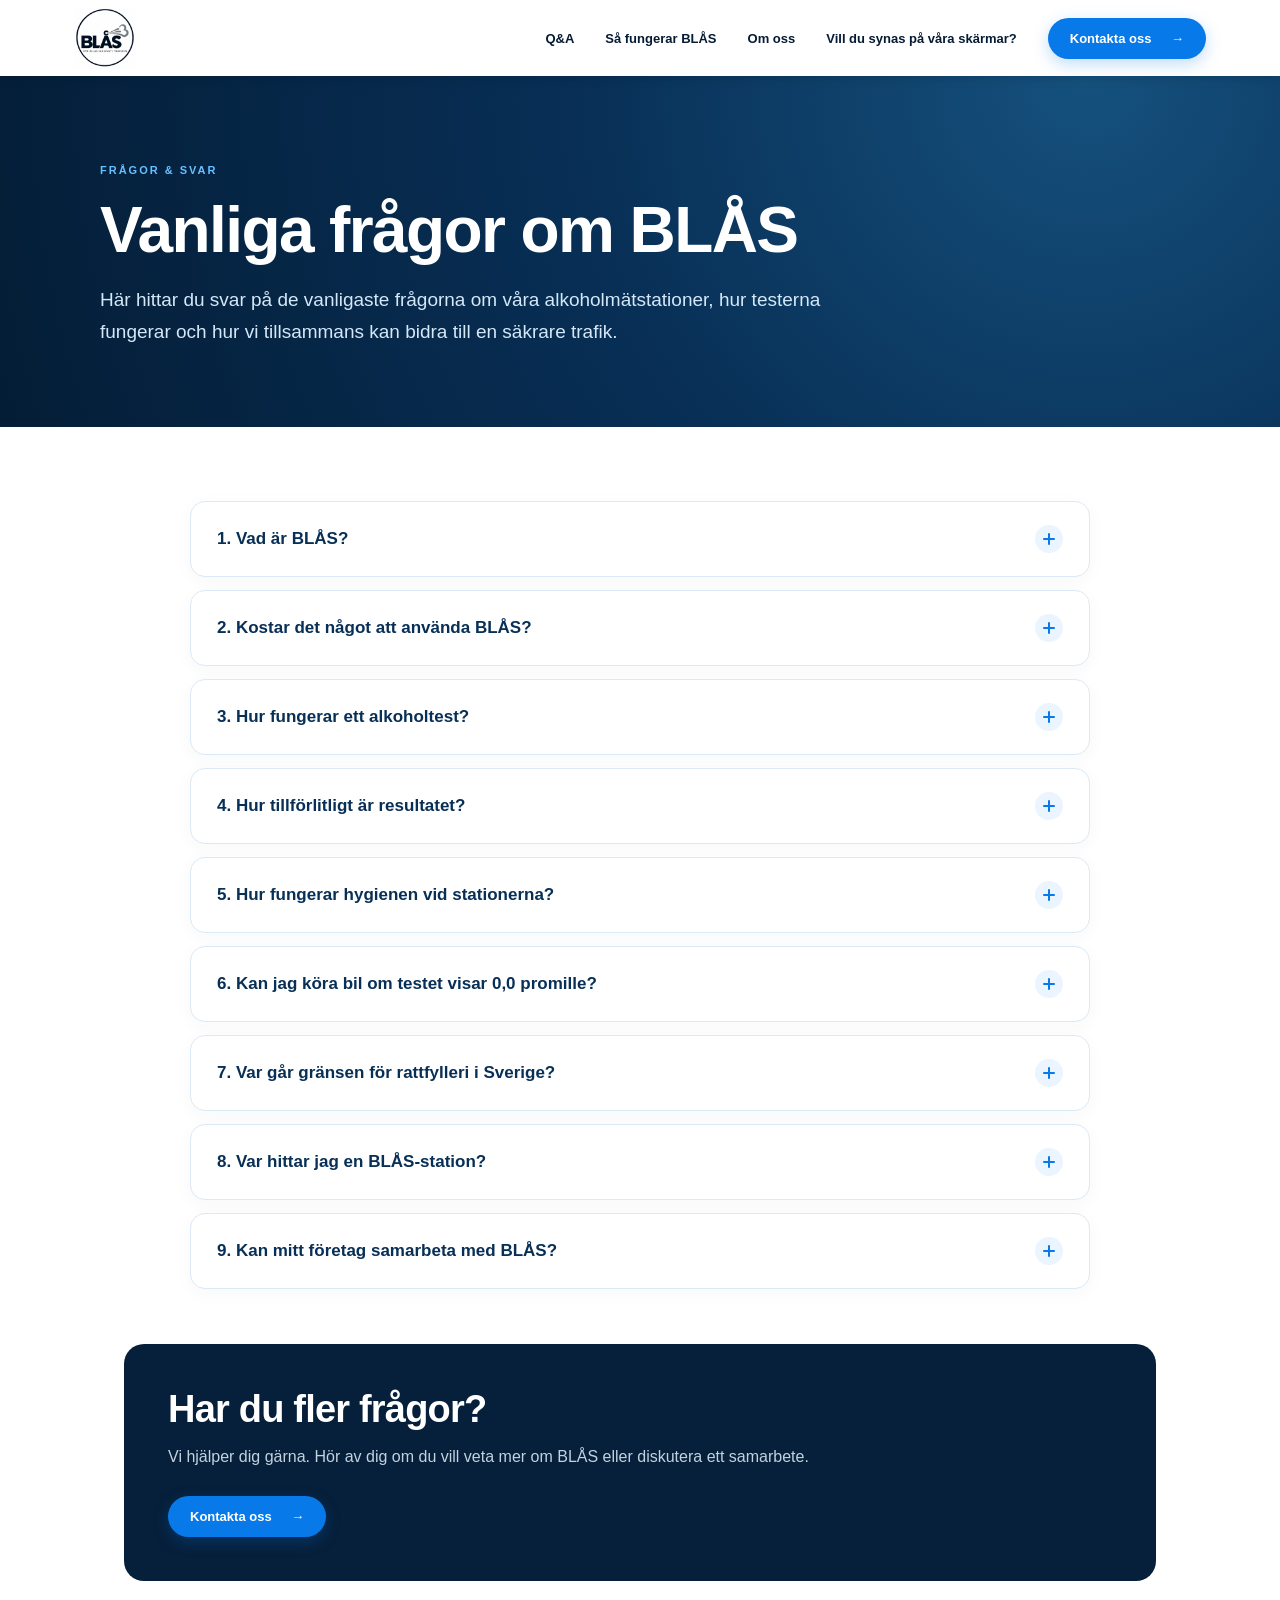
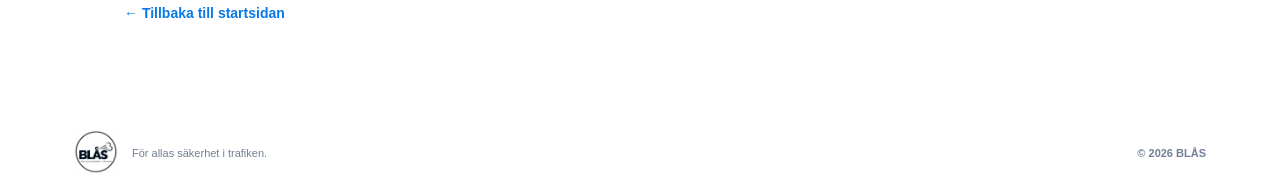
==== fragor-och-svar.html @ f1959fb7 "Add files via upload" ====
<!doctype html><html lang="sv"><head><meta charset="utf-8"><meta name="viewport" content="width=device-width,initial-scale=1"><meta name="description" content="Vanliga frågor och svar om BLÅS, alkoholmätning, hygien och rattfyllerigränser."><title>Frågor &amp; svar | BLÅS</title><link rel="stylesheet" href="style.css?v=20261008-faq"></head><body>
<header class="top"><a href="index.html" aria-label="BLÅS – till startsidan"><img src="logo.png" alt="BLÅS"></a><nav><a href="fragor-och-svar.html" aria-current="page">Q&amp;A</a><a href="sa-fungerar-blas.html">Så fungerar BLÅS</a><a href="index.html#om-oss">Om oss</a><a href="samarbeta-med-blas.html">Vill du synas på våra skärmar?</a><a class="contact-btn" href="index.html#kontakt">Kontakta oss <b>→</b></a></nav></header>
<main><section class="subpage-hero"><div class="subpage-hero-inner"><small>FRÅGOR &amp; SVAR</small><h1>Vanliga frågor om BLÅS</h1><p>Här hittar du svar på de vanligaste frågorna om våra alkoholmätstationer, hur testerna fungerar och hur vi tillsammans kan bidra till en säkrare trafik.</p></div></section><div class="subpage-content"><div class="faq-list"><details class="faq-item"><summary><span>1. Vad är BLÅS?</span><span class="faq-toggle" aria-hidden="true"></span></summary><div class="faq-answer"><p>BLÅS är ett initiativ som vill göra alkoholmätning enkel och tillgänglig för alla. Genom kostnadsfria alkoholmätstationer på strategiska platser vill vi bidra till färre rattfyllerier och ökad trafiksäkerhet.</p></div></details>
<details class="faq-item"><summary><span>2. Kostar det något att använda BLÅS?</span><span class="faq-toggle" aria-hidden="true"></span></summary><div class="faq-answer"><p>Nej! Vår ambition är att alla ska kunna kontrollera sin alkoholnivå helt kostnadsfritt. Tjänsten finansieras genom samarbeten med företag och organisationer som vill bidra till ökad trafiksäkerhet.</p></div></details>
<details class="faq-item"><summary><span>3. Hur fungerar ett alkoholtest?</span><span class="faq-toggle" aria-hidden="true"></span></summary><div class="faq-answer"><p>Du följer instruktionerna på stationens skärm och blåser i ett engångsmunstycke. Instrumentet mäter alkoholhalten i utandningsluften och visar därefter ett resultat som ger dig en indikation på din alkoholnivå.</p></div></details>
<details class="faq-item"><summary><span>4. Hur tillförlitligt är resultatet?</span><span class="faq-toggle" aria-hidden="true"></span></summary><div class="faq-answer"><p>BLÅS använder tillförlitlig alkoholmätteknik från Dräger, en etablerad tillverkare vars utrustning även används av svenska myndigheter och andra professionella aktörer. Instrumentet är utformat för noggranna alkoholmätningar, men resultatet ska trots detta alltid betraktas som vägledande. Ingen mätning kan garantera att du får eller bör köra bil. Du som förare har alltid det yttersta ansvaret.</p></div></details>
<details class="faq-item"><summary><span>5. Hur fungerar hygienen vid stationerna?</span><span class="faq-toggle" aria-hidden="true"></span></summary><div class="faq-answer"><p>Hygien och säkerhet är viktigt för oss. Därför använder BLÅS engångsmunstycken som är avsedda för en enda användning. Efter genomfört test kasserar du enkelt det använda munstycket i avfallspåsen som finns placerad under stationen. På så sätt får varje användare ett nytt munstycke inför sitt test.</p></div></details>
<details class="faq-item"><summary><span>6. Kan jag köra bil om testet visar 0,0 promille?</span><span class="faq-toggle" aria-hidden="true"></span></summary><div class="faq-answer"><p>Ett resultat på 0,0 promille innebär att instrumentet inte har registrerat någon alkohol över sin aktuella mätgräns. Även om BLÅS använder tillförlitlig mätteknik är resultatet aldrig en garanti för att du är körduglig eller att du uppfyller alla lagens krav. Andra faktorer kan också påverka din körförmåga. Är du osäker ska du alltid låta bilen stå.</p></div></details>
<details class="faq-item"><summary><span>7. Var går gränsen för rattfylleri i Sverige?</span><span class="faq-toggle" aria-hidden="true"></span></summary><div class="faq-answer"><p>I Sverige går gränsen för rattfylleri vid 0,2 promille alkohol i blodet. Vid 1,0 promille räknas det som grovt rattfylleri. Det är viktigt att komma ihåg att alkohol kan påverka din körförmåga även vid lägre nivåer. BLÅS använder tillförlitlig mätteknik, men resultatet ska alltid betraktas som vägledande och är aldrig en garanti för att du kan köra lagligt eller säkert.</p></div></details>
<details class="faq-item"><summary><span>8. Var hittar jag en BLÅS-station?</span><span class="faq-toggle" aria-hidden="true"></span></summary><div class="faq-answer"><p>Vi arbetar med att etablera BLÅS på strategiska platser som restauranger, nöjesområden, arenor och andra offentliga miljöer. Information om tillgängliga stationer kommer att publiceras på vår hemsida i takt med att de etableras.</p></div></details>
<details class="faq-item"><summary><span>9. Kan mitt företag samarbeta med BLÅS?</span><span class="faq-toggle" aria-hidden="true"></span></summary><div class="faq-answer"><p>Absolut! Vi välkomnar företag, kommuner, arenor, restauranger och andra organisationer som vill bidra till ökad trafiksäkerhet. Genom ett samarbete kan ni synas på våra digitala skärmar samtidigt som ni hjälper oss att hålla alkoholtesterna kostnadsfria. Vi erbjuder flexibla lösningar som kan anpassas efter era önskemål. Kontakta oss gärna så berättar vi mer!</p></div></details></div><div class="subpage-cta"><h2>Har du fler frågor?</h2><p>Vi hjälper dig gärna. Hör av dig om du vill veta mer om BLÅS eller diskutera ett samarbete.</p><a class="blue-btn" href="index.html#kontakt">Kontakta oss <b>→</b></a></div><a class="subpage-back" href="index.html">← Tillbaka till startsidan</a></div></main><footer><a href="index.html" aria-label="Till startsidan"><img src="logo.png" alt="BLÅS"></a><span>För allas säkerhet i trafiken.</span><b>© 2026 BLÅS</b></footer></body></html>
---- style.css ----
*{box-sizing:border-box}html{scroll-behavior:smooth}body{margin:0;font-family:Arial,Helvetica,sans-serif;color:#061b34;background:#fff}a{text-decoration:none;color:inherit}.top{height:76px;max-width:1180px;margin:auto;padding:0 24px;display:flex;align-items:center;justify-content:space-between;background:#fff}.top>a img{display:block;width:62px;height:62px;object-fit:contain}.top nav{display:flex;align-items:center;gap:31px;font-size:13px;font-weight:700}.contact-btn,.blue-btn{background:#0879e8;color:#fff;padding:13px 22px;border-radius:28px;box-shadow:0 5px 16px rgba(8,121,232,.25)}.contact-btn b,.blue-btn b,.outline-btn b{margin-left:16px}.hero{height:510px;display:grid;grid-template-columns:1fr 1fr}.hero-copy{background:radial-gradient(circle at 78% 15%,#15517d 0,#0a3a65 35%,#041d36 78%);color:#fff;padding-left:max(24px,calc((100vw - 1180px)/2 + 24px));display:flex;flex-direction:column;justify-content:center;align-items:flex-start}.hero-mark{width:116px;height:116px;border:2px solid #3db6ff;border-radius:50%;display:grid;place-items:center;font-size:28px;font-weight:800;letter-spacing:1px;box-shadow:0 0 22px rgba(40,170,255,.65),inset 0 0 18px rgba(40,170,255,.18);margin-bottom:18px}.hero h1{font-size:56px;line-height:.98;letter-spacing:-2px;margin:0 0 18px}.hero h1 span{color:#67c0ff}.hero p{font-size:16px;line-height:1.45;margin:0 0 24px}.outline-btn{border:1px solid #35afff;color:#fff;border-radius:28px;padding:13px 21px;font-size:13px;font-weight:700;box-shadow:0 0 16px rgba(31,160,255,.55)}.hero-image{background:url('hero-user-v3.jpg') center/cover no-repeat}.how{max-width:1180px;margin:auto;padding:58px 24px 62px;scroll-margin-top:16px}.section-head{display:grid;grid-template-columns:1fr 1fr;gap:80px;align-items:end}.section-head small,.about small,.advertise small,.contact small{color:#0879e8;font-weight:800;font-size:10px;letter-spacing:1.8px}.section-head h2,.about h2,.advertise h2,.contact h2{margin:6px 0 0;font-size:43px;letter-spacing:-1.2px}.section-head>p{margin:0;color:#56667a;font-size:14px;line-height:1.55}.steps{margin-top:38px;display:grid;grid-template-columns:1fr 34px 1fr 34px 1fr 34px 1fr;align-items:start;text-align:center}.step{max-width:220px;margin:auto}.icon{width:72px;height:72px;border-radius:50%;background:#eaf5ff;margin:0 auto 13px;display:grid;place-items:center}.icon svg,.small-icon svg{display:block;width:32px;height:32px;fill:none!important;stroke:#0879e8!important;stroke-width:2.2;stroke-linecap:round;stroke-linejoin:round}.step h3{font-size:14px;margin:0 0 7px}.step p{font-size:11px;line-height:1.45;color:#59697d;margin:0}.arrow{color:#88a2bd;font-size:22px;padding-top:24px}.about{height:650px;background-image:linear-gradient(90deg,rgba(2,27,51,.96) 0%,rgba(2,27,51,.90) 38%,rgba(2,27,51,.52) 58%,rgba(2,27,51,.10) 78%),url('malmo-pure-v3.jpg');background-size:cover;background-position:center;display:flex;align-items:center;scroll-margin-top:0}.about-inner{width:1180px;margin:auto;padding:0 24px 0 52px;color:#fff}.about small{color:#67c0ff}.about h2{font-size:60px}.about p{max-width:570px;font-size:17px;line-height:1.6;margin:20px 0 0}.quote{margin-top:30px;width:440px;padding:20px 24px;border-left:4px solid #2eafff;background:rgba(4,33,61,.82);border-radius:0 9px 9px 0}.quote strong{display:block;font-size:18px;line-height:1.35}.quote span{display:block;margin-top:9px;font-size:12px;color:#d4e4f2}.advertise{min-height:680px;display:grid;grid-template-columns:58% 42%;background:#fff;scroll-margin-top:0}
.ad-copy{padding:72px 54px 68px max(24px,calc((100vw - 1180px)/2 + 24px))}
.advertise small{color:#0879e8;font-weight:800;font-size:10px;letter-spacing:1.8px}
.advertise h2{margin:7px 0 0;font-size:54px;line-height:1.02;letter-spacing:-1.4px}
.lead{max-width:610px;color:#56667a;font-size:15px;line-height:1.55;margin:18px 0 0}
.benefits{display:flex;flex-direction:column;gap:20px;margin:35px 0 32px;max-width:590px}
.benefit{display:flex;gap:17px;align-items:center}
.small-icon{width:54px;height:54px;flex:0 0 54px;border-radius:50%;background:#eaf5ff;display:grid;place-items:center}
.small-icon svg{display:block;width:26px;height:26px;fill:none!important;stroke:#0879e8!important;stroke-width:2.2;stroke-linecap:round;stroke-linejoin:round}
.benefit h3{font-size:16px;margin:0 0 4px}
.benefit p{font-size:13px;line-height:1.42;color:#56667a;margin:0}
.blue-btn{display:inline-block;font-size:13px;font-weight:700}
.ad-visual{min-height:680px;background-image:url('blas-reklamskarm-framifran-20261007.jpg?v=2');background-size:cover;background-position:center;position:relative;overflow:hidden}

.market-area span{color:#fff;font-size:27px;line-height:1.12;font-weight:800;text-shadow:0 2px 8px rgba(0,0,0,.45)}
.contact{min-height:310px;background:#061f3a;color:#fff;padding:65px max(24px,calc((100vw - 1180px)/2 + 24px));display:grid;grid-template-columns:1fr 1fr;gap:60px;align-items:center}.contact small{color:#67c0ff}.contact h2{font-size:44px}.contact p{color:#c3d2df;max-width:520px;line-height:1.5}.contact-card{justify-self:end;min-width:390px;padding:31px 34px;border-radius:14px;background:#0c345d;box-shadow:0 10px 28px rgba(0,0,0,.12)}.contact-card a{display:block;color:#67c0ff;font-size:21px;font-weight:800}.contact-card span{display:block;margin-top:13px;color:#d1deea;font-size:12px}footer{height:82px;max-width:1180px;margin:auto;padding:0 24px;display:flex;align-items:center;gap:14px;color:#718094;font-size:11px}footer img{width:44px;height:44px;object-fit:contain}footer b{margin-left:auto}@media(max-width:800px){
.top{height:auto;min-height:72px;align-items:flex-start;padding-top:9px;padding-bottom:10px}
.top nav{flex-wrap:wrap;justify-content:flex-end;gap:10px 16px;font-size:11px;max-width:75%}
.contact-btn{padding:9px 14px}
.hero{height:auto;grid-template-columns:1fr}
.hero-copy{min-height:480px;padding:45px 25px}
.hero-image{height:390px}
.hero h1{font-size:45px}
.section-head{grid-template-columns:1fr;gap:18px}
.steps{grid-template-columns:1fr;gap:12px}
.arrow{transform:rotate(90deg);padding:0}
.about{height:auto;min-height:650px;background-position:center}
.about-inner{padding:60px 30px}
.about h2{font-size:43px}
.about p{font-size:15px}
.quote{width:100%;max-width:440px}
.advertise{grid-template-columns:1fr;min-height:0}
.ad-copy{padding:58px 25px}
.advertise h2{font-size:43px}
.ad-visual{min-height:520px;background-position:center}.market-area span{font-size:22px}
.benefits{gap:18px}
.contact{grid-template-columns:1fr}
.contact-card{justify-self:stretch;min-width:0}
footer{flex-wrap:wrap}
}
/* Menyn följer med vid scrollning */
.top{position:sticky;top:0;z-index:1000}
html{scroll-padding-top:86px}

.top::before{content:"";position:absolute;z-index:-1;left:50%;transform:translateX(-50%);width:100vw;top:0;bottom:0;background:#fff;box-shadow:0 1px 8px rgba(0,0,0,.06)}

/* BLÅS uppdatering: fast navigering, synlig under scroll */
body{padding-top:76px}
header.top{position:fixed!important;top:0!important;left:0!important;right:0!important;width:100%!important;max-width:none!important;height:76px!important;margin:0!important;padding:0 max(24px,calc((100vw - 1180px)/2 + 24px))!important;background:#fff!important;z-index:99999!important;box-shadow:0 2px 12px rgba(0,0,0,.09)}
html{scroll-padding-top:76px}
@media(max-width:800px){body{padding-top:90px}header.top{height:90px!important;padding:8px 16px!important;align-items:center!important}html{scroll-padding-top:90px}}

/* Bild 2 visas rakt framifrån, utan överlagrad text */
.ad-visual{background-image:url('blas-reklamskarm-framifran-20261007.jpg?v=2');background-position:center center;background-size:cover}
/* Mjuk blå ljuseffekt på alla klickbara länkar och knappar */
a{transition:color .22s ease,background-color .22s ease,box-shadow .22s ease,transform .22s ease,filter .22s ease}
.top nav a:not(.contact-btn):hover,.top nav a:not(.contact-btn):focus-visible{color:#0879e8;text-shadow:0 0 12px rgba(0,140,255,.35)}
.contact-btn:hover,.contact-btn:focus-visible,.blue-btn:hover,.blue-btn:focus-visible{background:#1399ff;box-shadow:0 7px 25px rgba(0,130,255,.48),0 0 13px rgba(42,174,255,.38);transform:translateY(-2px)}
.outline-btn:hover,.outline-btn:focus-visible{background:rgba(25,148,241,.22);box-shadow:0 0 24px rgba(43,171,255,.85),inset 0 0 12px rgba(43,171,255,.18);transform:translateY(-2px)}
.contact-card a:hover,.contact-card a:focus-visible{color:#fff;text-shadow:0 0 14px rgba(67,187,255,.85)}
.top>a:hover img,.top>a:focus-visible img{filter:drop-shadow(0 0 9px rgba(28,157,255,.65))}
a:focus-visible{outline:2px solid #52b9ff;outline-offset:4px}
@media(prefers-reduced-motion:reduce){a{transition:none}.contact-btn:hover,.blue-btn:hover,.outline-btn:hover{transform:none}}

/* Hover – tydligt blått sken på alla interaktiva länkar */
header.top nav a, .outline-btn, .blue-btn, .contact-card a, footer a {transition:all .2s ease!important}
header.top nav a:not(.contact-btn):hover {color:#078dff!important;text-shadow:0 0 13px rgba(0,150,255,.7)!important;transform:translateY(-2px)}
header.top nav .contact-btn:hover, .blue-btn:hover {background:#21a7ff!important;box-shadow:0 0 0 3px rgba(33,167,255,.22),0 0 28px rgba(0,142,255,.75)!important;transform:translateY(-3px)!important}
.outline-btn:hover {background:#0d79c8!important;box-shadow:0 0 0 3px rgba(72,184,255,.2),0 0 30px rgba(72,184,255,.85)!important;transform:translateY(-3px)!important}
.contact-card a:hover {color:#fff!important;text-shadow:0 0 16px #32aeff!important}

/* Undersidor – använder startsidans visuella språk */
.subpage-hero{background:radial-gradient(circle at 85% 0%,#15517d,#082f56 45%,#041d36 100%);color:#fff;padding:84px 24px 80px}
.subpage-hero-inner{max-width:1080px;margin:auto}
.subpage-hero small,.subpage-content small{color:#67c0ff;font-size:11px;letter-spacing:2px;font-weight:800}
.subpage-hero h1{font-size:clamp(39px,6vw,64px);line-height:1.07;letter-spacing:-1.6px;margin:18px 0 20px;max-width:850px}
.subpage-hero p{font-size:clamp(16px,2vw,19px);line-height:1.65;color:#d5e8f8;max-width:730px;margin:0}
.subpage-content{max-width:1080px;margin:auto;padding:74px 24px 90px}
.subpage-content h2{font-size:clamp(27px,4vw,38px);letter-spacing:-.8px;margin:0 0 16px}
.subpage-content h3{font-size:20px;margin:0 0 10px}
.subpage-content p{color:#52647a;line-height:1.75;font-size:16px;margin:0 0 18px}
.subpage-intro{max-width:810px;margin-bottom:52px}
.subpage-grid{display:grid;grid-template-columns:repeat(2,minmax(0,1fr));gap:20px;margin:32px 0 58px}
.subpage-card{background:#f2f8ff;border:1px solid #e0edfa;border-radius:17px;padding:29px}
.subpage-card .number{display:grid;place-items:center;width:44px;height:44px;background:#0879e8;color:white;border-radius:50%;font-weight:800;margin-bottom:18px}
.subpage-card p{font-size:15px;margin:0}
.subpage-section{max-width:850px;margin:0 0 52px}
.subpage-highlight{background:#eaf5ff;border-left:4px solid #0879e8;border-radius:0 12px 12px 0;padding:22px 26px;margin:30px 0}
.subpage-highlight p{margin:0;color:#12385e}
.subpage-cta{background:#061f3a;color:white;border-radius:20px;padding:44px;margin-top:55px}
.subpage-cta h2{margin-bottom:12px}.subpage-cta p{color:#c3d2df;max-width:650px;margin-bottom:25px}
.subpage-note{font-size:13px!important;color:#69798b!important;margin-top:28px!important}
.subpage-back{display:inline-block;margin-top:24px;color:#0879e8;font-size:14px;font-weight:700}
.subpage-back:hover{text-decoration:underline}
@media(max-width:700px){.subpage-hero{padding:60px 24px}.subpage-content{padding:48px 24px 65px}.subpage-grid{grid-template-columns:1fr}.subpage-cta{padding:30px 24px}}

/* Frågor och svar */
.faq-list{max-width:900px;margin:0 auto 45px;display:grid;gap:13px}
.faq-item{background:#fff;border:1px solid #dce9f6;border-radius:15px;overflow:hidden;box-shadow:0 4px 18px rgba(8,43,80,.035);transition:border-color .2s,box-shadow .2s}
.faq-item:hover,.faq-item:focus-within{border-color:#83c5ff;box-shadow:0 6px 22px rgba(0,121,232,.11)}
.faq-item[open]{border-color:#8cc9ff;box-shadow:0 8px 28px rgba(0,121,232,.1)}
.faq-item summary{display:flex;justify-content:space-between;align-items:center;gap:18px;cursor:pointer;list-style:none;padding:23px 26px;color:#082f56;font-weight:750;font-size:17px;line-height:1.4}
.faq-item summary::-webkit-details-marker{display:none}
.faq-item summary:focus-visible{outline:3px solid #55b5ff;outline-offset:-3px}
.faq-toggle{flex:0 0 28px;height:28px;border-radius:50%;background:#eaf5ff;position:relative}
.faq-toggle:before,.faq-toggle:after{content:"";position:absolute;background:#0879e8;top:13px;left:8px;width:12px;height:2px;border-radius:2px}
.faq-toggle:after{transform:rotate(90deg);transition:transform .2s}
.faq-item[open] .faq-toggle:after{transform:rotate(0)}
.faq-answer{padding:0 26px 23px;max-width:820px}
.faq-answer p{margin:0;color:#52647a;line-height:1.75}
@media(max-width:1100px){header.top nav{gap:12px}header.top nav a{font-size:12px}}
@media(max-width:700px){.faq-item summary{padding:19px;font-size:15px}.faq-answer{padding:0 19px 19px}}
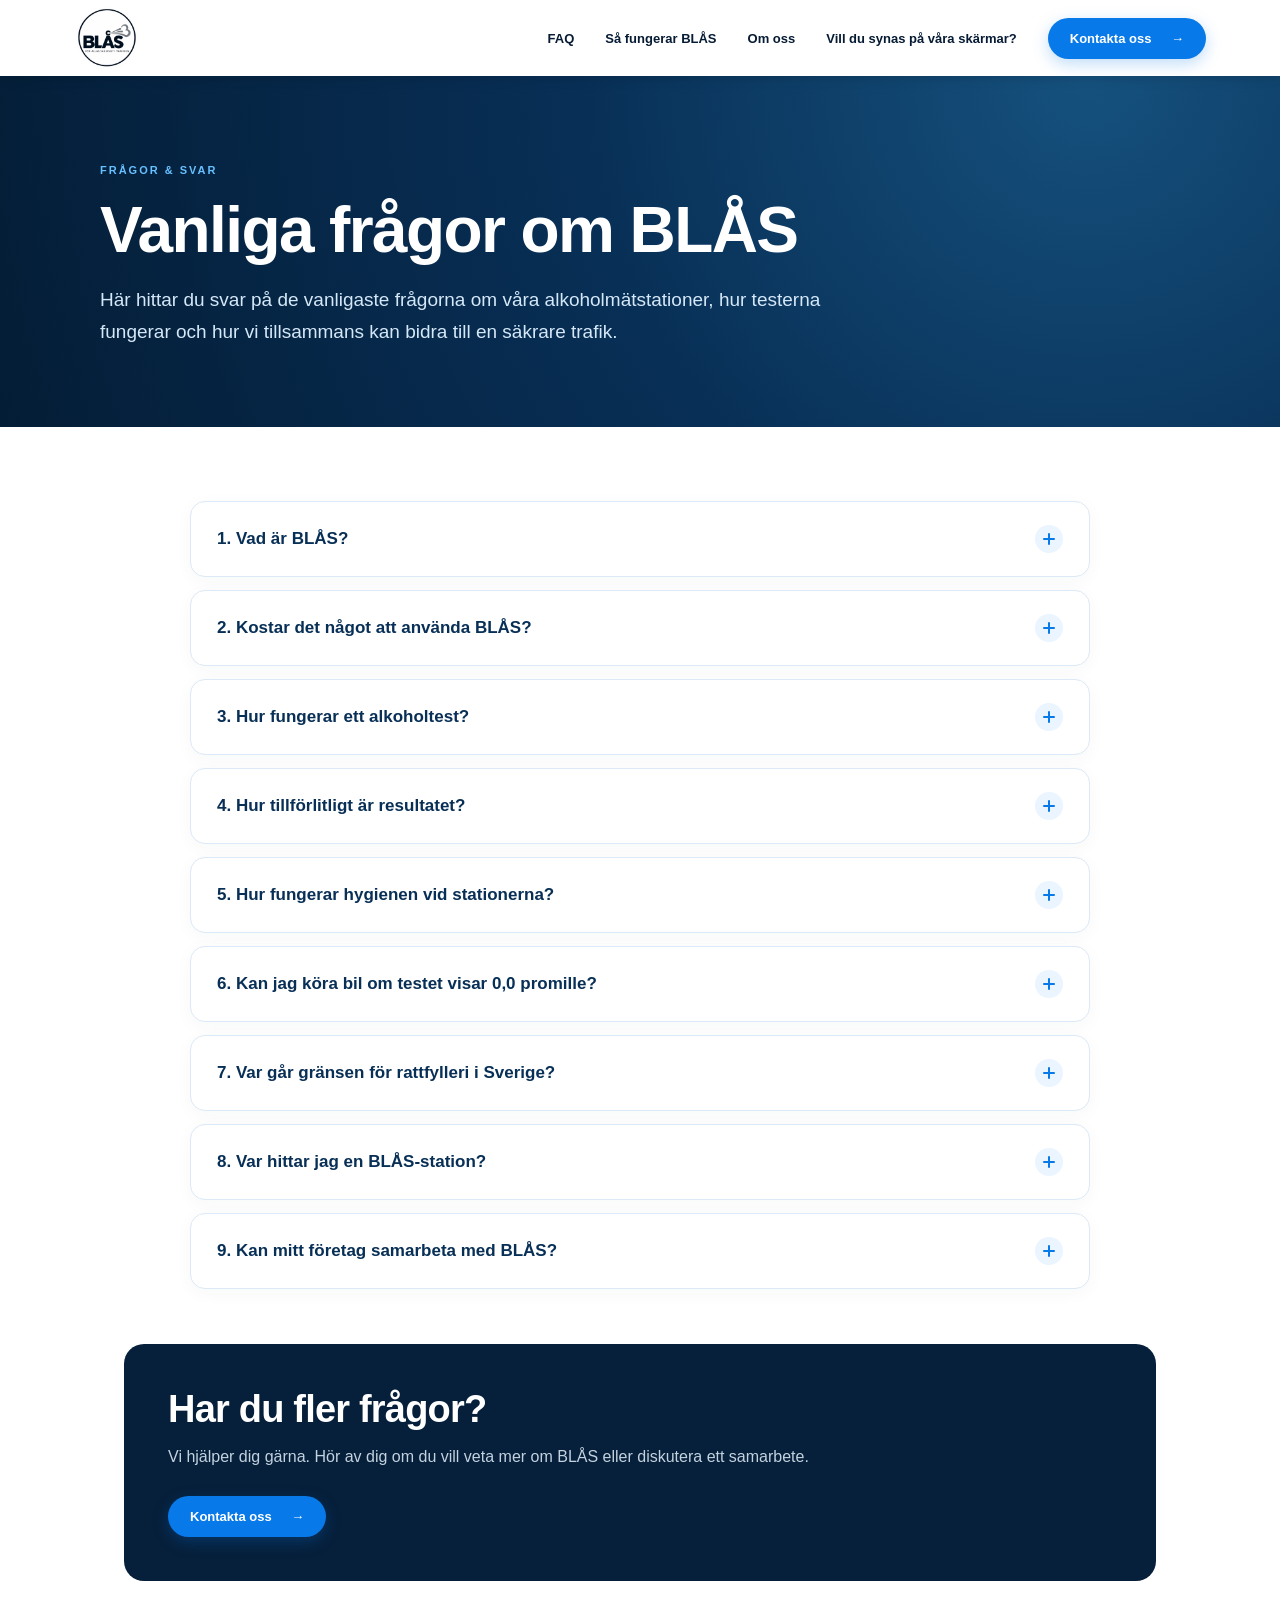
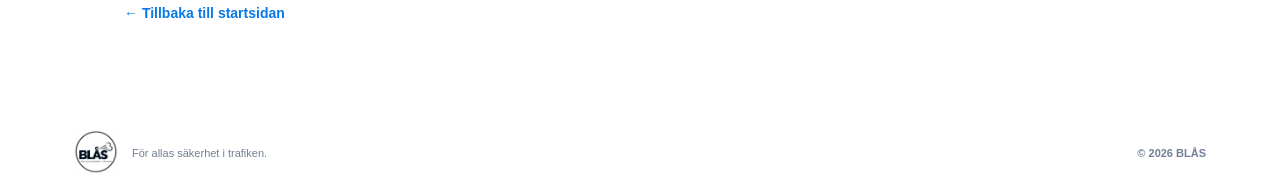
==== commit 90540c35: "Add files via upload" ====
--- a/fragor-och-svar.html
+++ b/fragor-och-svar.html
@@ -1,5 +1,5 @@
-<!doctype html><html lang="sv"><head><meta charset="utf-8"><meta name="viewport" content="width=device-width,initial-scale=1"><meta name="description" content="Vanliga frågor och svar om BLÅS, alkoholmätning, hygien och rattfyllerigränser."><title>Frågor &amp; svar | BLÅS</title><link rel="stylesheet" href="style.css?v=20261008-faq"></head><body>
-<header class="top"><a href="index.html" aria-label="BLÅS – till startsidan"><img src="logo.png" alt="BLÅS"></a><nav><a href="fragor-och-svar.html" aria-current="page">Q&amp;A</a><a href="sa-fungerar-blas.html">Så fungerar BLÅS</a><a href="index.html#om-oss">Om oss</a><a href="samarbeta-med-blas.html">Vill du synas på våra skärmar?</a><a class="contact-btn" href="index.html#kontakt">Kontakta oss <b>→</b></a></nav></header>
+<!doctype html><html lang="sv"><head><meta charset="utf-8"><meta name="viewport" content="width=device-width,initial-scale=1"><meta name="description" content="Vanliga frågor och svar om BLÅS, alkoholmätning, hygien och rattfyllerigränser."><title>Frågor &amp; svar | BLÅS</title><link rel="stylesheet" href="style.css?v=20261008-faq-round"></head><body>
+<header class="top"><a href="index.html" aria-label="BLÅS – till startsidan"><img src="logo.png" alt="BLÅS"></a><button class="mobile-menu-toggle" type="button" aria-label="Öppna menyn" aria-expanded="false" aria-controls="main-navigation"><span></span><span></span><span></span></button><nav id="main-navigation"><a href="fragor-och-svar.html" aria-current="page">FAQ</a><a href="sa-fungerar-blas.html">Så fungerar BLÅS</a><a href="index.html#om-oss">Om oss</a><a href="samarbeta-med-blas.html">Vill du synas på våra skärmar?</a><a class="contact-btn" href="index.html#kontakt">Kontakta oss <b>→</b></a></nav></header>
 <main><section class="subpage-hero"><div class="subpage-hero-inner"><small>FRÅGOR &amp; SVAR</small><h1>Vanliga frågor om BLÅS</h1><p>Här hittar du svar på de vanligaste frågorna om våra alkoholmätstationer, hur testerna fungerar och hur vi tillsammans kan bidra till en säkrare trafik.</p></div></section><div class="subpage-content"><div class="faq-list"><details class="faq-item"><summary><span>1. Vad är BLÅS?</span><span class="faq-toggle" aria-hidden="true"></span></summary><div class="faq-answer"><p>BLÅS är ett initiativ som vill göra alkoholmätning enkel och tillgänglig för alla. Genom kostnadsfria alkoholmätstationer på strategiska platser vill vi bidra till färre rattfyllerier och ökad trafiksäkerhet.</p></div></details>
 <details class="faq-item"><summary><span>2. Kostar det något att använda BLÅS?</span><span class="faq-toggle" aria-hidden="true"></span></summary><div class="faq-answer"><p>Nej! Vår ambition är att alla ska kunna kontrollera sin alkoholnivå helt kostnadsfritt. Tjänsten finansieras genom samarbeten med företag och organisationer som vill bidra till ökad trafiksäkerhet.</p></div></details>
 <details class="faq-item"><summary><span>3. Hur fungerar ett alkoholtest?</span><span class="faq-toggle" aria-hidden="true"></span></summary><div class="faq-answer"><p>Du följer instruktionerna på stationens skärm och blåser i ett engångsmunstycke. Instrumentet mäter alkoholhalten i utandningsluften och visar därefter ett resultat som ger dig en indikation på din alkoholnivå.</p></div></details>
@@ -8,4 +8,4 @@
 <details class="faq-item"><summary><span>6. Kan jag köra bil om testet visar 0,0 promille?</span><span class="faq-toggle" aria-hidden="true"></span></summary><div class="faq-answer"><p>Ett resultat på 0,0 promille innebär att instrumentet inte har registrerat någon alkohol över sin aktuella mätgräns. Även om BLÅS använder tillförlitlig mätteknik är resultatet aldrig en garanti för att du är körduglig eller att du uppfyller alla lagens krav. Andra faktorer kan också påverka din körförmåga. Är du osäker ska du alltid låta bilen stå.</p></div></details>
 <details class="faq-item"><summary><span>7. Var går gränsen för rattfylleri i Sverige?</span><span class="faq-toggle" aria-hidden="true"></span></summary><div class="faq-answer"><p>I Sverige går gränsen för rattfylleri vid 0,2 promille alkohol i blodet. Vid 1,0 promille räknas det som grovt rattfylleri. Det är viktigt att komma ihåg att alkohol kan påverka din körförmåga även vid lägre nivåer. BLÅS använder tillförlitlig mätteknik, men resultatet ska alltid betraktas som vägledande och är aldrig en garanti för att du kan köra lagligt eller säkert.</p></div></details>
 <details class="faq-item"><summary><span>8. Var hittar jag en BLÅS-station?</span><span class="faq-toggle" aria-hidden="true"></span></summary><div class="faq-answer"><p>Vi arbetar med att etablera BLÅS på strategiska platser som restauranger, nöjesområden, arenor och andra offentliga miljöer. Information om tillgängliga stationer kommer att publiceras på vår hemsida i takt med att de etableras.</p></div></details>
-<details class="faq-item"><summary><span>9. Kan mitt företag samarbeta med BLÅS?</span><span class="faq-toggle" aria-hidden="true"></span></summary><div class="faq-answer"><p>Absolut! Vi välkomnar företag, kommuner, arenor, restauranger och andra organisationer som vill bidra till ökad trafiksäkerhet. Genom ett samarbete kan ni synas på våra digitala skärmar samtidigt som ni hjälper oss att hålla alkoholtesterna kostnadsfria. Vi erbjuder flexibla lösningar som kan anpassas efter era önskemål. Kontakta oss gärna så berättar vi mer!</p></div></details></div><div class="subpage-cta"><h2>Har du fler frågor?</h2><p>Vi hjälper dig gärna. Hör av dig om du vill veta mer om BLÅS eller diskutera ett samarbete.</p><a class="blue-btn" href="index.html#kontakt">Kontakta oss <b>→</b></a></div><a class="subpage-back" href="index.html">← Tillbaka till startsidan</a></div></main><footer><a href="index.html" aria-label="Till startsidan"><img src="logo.png" alt="BLÅS"></a><span>För allas säkerhet i trafiken.</span><b>© 2026 BLÅS</b></footer></body></html>+<details class="faq-item"><summary><span>9. Kan mitt företag samarbeta med BLÅS?</span><span class="faq-toggle" aria-hidden="true"></span></summary><div class="faq-answer"><p>Absolut! Vi välkomnar företag, kommuner, arenor, restauranger och andra organisationer som vill bidra till ökad trafiksäkerhet. Genom ett samarbete kan ni synas på våra digitala skärmar samtidigt som ni hjälper oss att hålla alkoholtesterna kostnadsfria. Vi erbjuder flexibla lösningar som kan anpassas efter era önskemål. Kontakta oss gärna så berättar vi mer!</p></div></details></div><div class="subpage-cta"><h2>Har du fler frågor?</h2><p>Vi hjälper dig gärna. Hör av dig om du vill veta mer om BLÅS eller diskutera ett samarbete.</p><a class="blue-btn" href="index.html#kontakt">Kontakta oss <b>→</b></a></div><a class="subpage-back" href="index.html">← Tillbaka till startsidan</a></div></main><footer><a href="index.html" aria-label="Till startsidan"><img src="logo.png" alt="BLÅS"></a><span>För allas säkerhet i trafiken.</span><b>© 2026 BLÅS</b></footer><script src="mobile-menu.js?v=20261008"></script></body></html>
--- a/style.css
+++ b/style.css
@@ -110,3 +110,32 @@
 .faq-answer p{margin:0;color:#52647a;line-height:1.75}
 @media(max-width:1100px){header.top nav{gap:12px}header.top nav a{font-size:12px}}
 @media(max-width:700px){.faq-item summary{padding:19px;font-size:15px}.faq-answer{padding:0 19px 19px}}
+
+/* Mobilmeny: endast mobil och små surfplattor */
+.mobile-menu-toggle{display:none}
+@media(max-width:900px){
+ body{padding-top:76px!important}
+ header.top{height:76px!important;min-height:76px!important;padding:0 20px!important;align-items:center!important;justify-content:space-between!important;flex-wrap:nowrap!important}
+ header.top>a img{width:60px;height:60px}
+ .mobile-menu-toggle{display:flex;flex-direction:column;justify-content:center;align-items:center;gap:5px;width:46px;height:44px;background:#eaf5ff;border:1px solid #c8e6ff;border-radius:12px;cursor:pointer;flex-shrink:0;transition:background .2s,box-shadow .2s}
+ .mobile-menu-toggle span{width:22px;height:2.5px;border-radius:2px;background:#0879e8;transition:transform .2s,opacity .2s}
+ .mobile-menu-toggle:hover,.mobile-menu-toggle:focus-visible{background:#d8efff;box-shadow:0 0 15px rgba(0,145,255,.3)}
+ .mobile-menu-toggle[aria-expanded="true"] span:nth-child(1){transform:translateY(7.5px) rotate(45deg)}
+ .mobile-menu-toggle[aria-expanded="true"] span:nth-child(2){opacity:0}
+ .mobile-menu-toggle[aria-expanded="true"] span:nth-child(3){transform:translateY(-7.5px) rotate(-45deg)}
+ header.top nav{display:none!important;position:absolute;top:76px;left:0;right:0;width:100%;max-width:none!important;flex-direction:column!important;align-items:stretch!important;flex-wrap:nowrap!important;gap:0!important;background:#fff;padding:10px 20px 22px!important;box-shadow:0 12px 22px rgba(4,30,57,.16);border-top:1px solid #e6eff8;max-height:calc(100dvh - 76px);overflow-y:auto}
+ header.top nav.is-open{display:flex!important}
+ header.top nav a{display:block!important;width:100%;font-size:15px!important;line-height:1.4;padding:15px 12px;border-bottom:1px solid #eaf1f8;text-align:left;white-space:normal}
+ header.top nav a:not(.contact-btn):hover,header.top nav a:not(.contact-btn):focus-visible{background:#eaf5ff;border-radius:8px}
+ header.top nav .contact-btn{width:100%;margin-top:14px;text-align:center;padding:14px 18px!important;border:0}
+ html{scroll-padding-top:76px!important}
+}
+
+/* Rund, mjuk blå hover-effekt runt BLÅS-loggan (alla sidors header) */
+header.top > a:first-child{position:relative;display:inline-flex;align-items:center;justify-content:center;flex:0 0 auto;width:66px;height:66px;border-radius:50%!important;background:transparent!important;box-shadow:none!important;outline-offset:3px;isolation:isolate;transition:box-shadow .22s ease,background-color .22s ease!important}
+header.top > a:first-child::before{content:"";position:absolute;inset:0;border-radius:50%;background:rgba(40,164,255,0);box-shadow:none;z-index:-1;transition:background .22s ease,box-shadow .22s ease}
+header.top > a:first-child:hover,header.top > a:first-child:focus-visible{background:transparent!important;box-shadow:none!important;border-radius:50%!important;transform:none!important}
+header.top > a:first-child:hover::before,header.top > a:first-child:focus-visible::before{background:rgba(48,163,255,.10);box-shadow:0 0 0 2px rgba(52,168,255,.28),0 0 18px 5px rgba(27,152,255,.40)}
+header.top > a:first-child img{border-radius:50%;display:block;position:relative;filter:none!important;transition:filter .22s ease}
+header.top > a:first-child:hover img,header.top > a:first-child:focus-visible img{filter:drop-shadow(0 0 5px rgba(34,161,255,.35))!important}
+@media(max-width:900px){header.top > a:first-child{width:64px;height:64px}}
